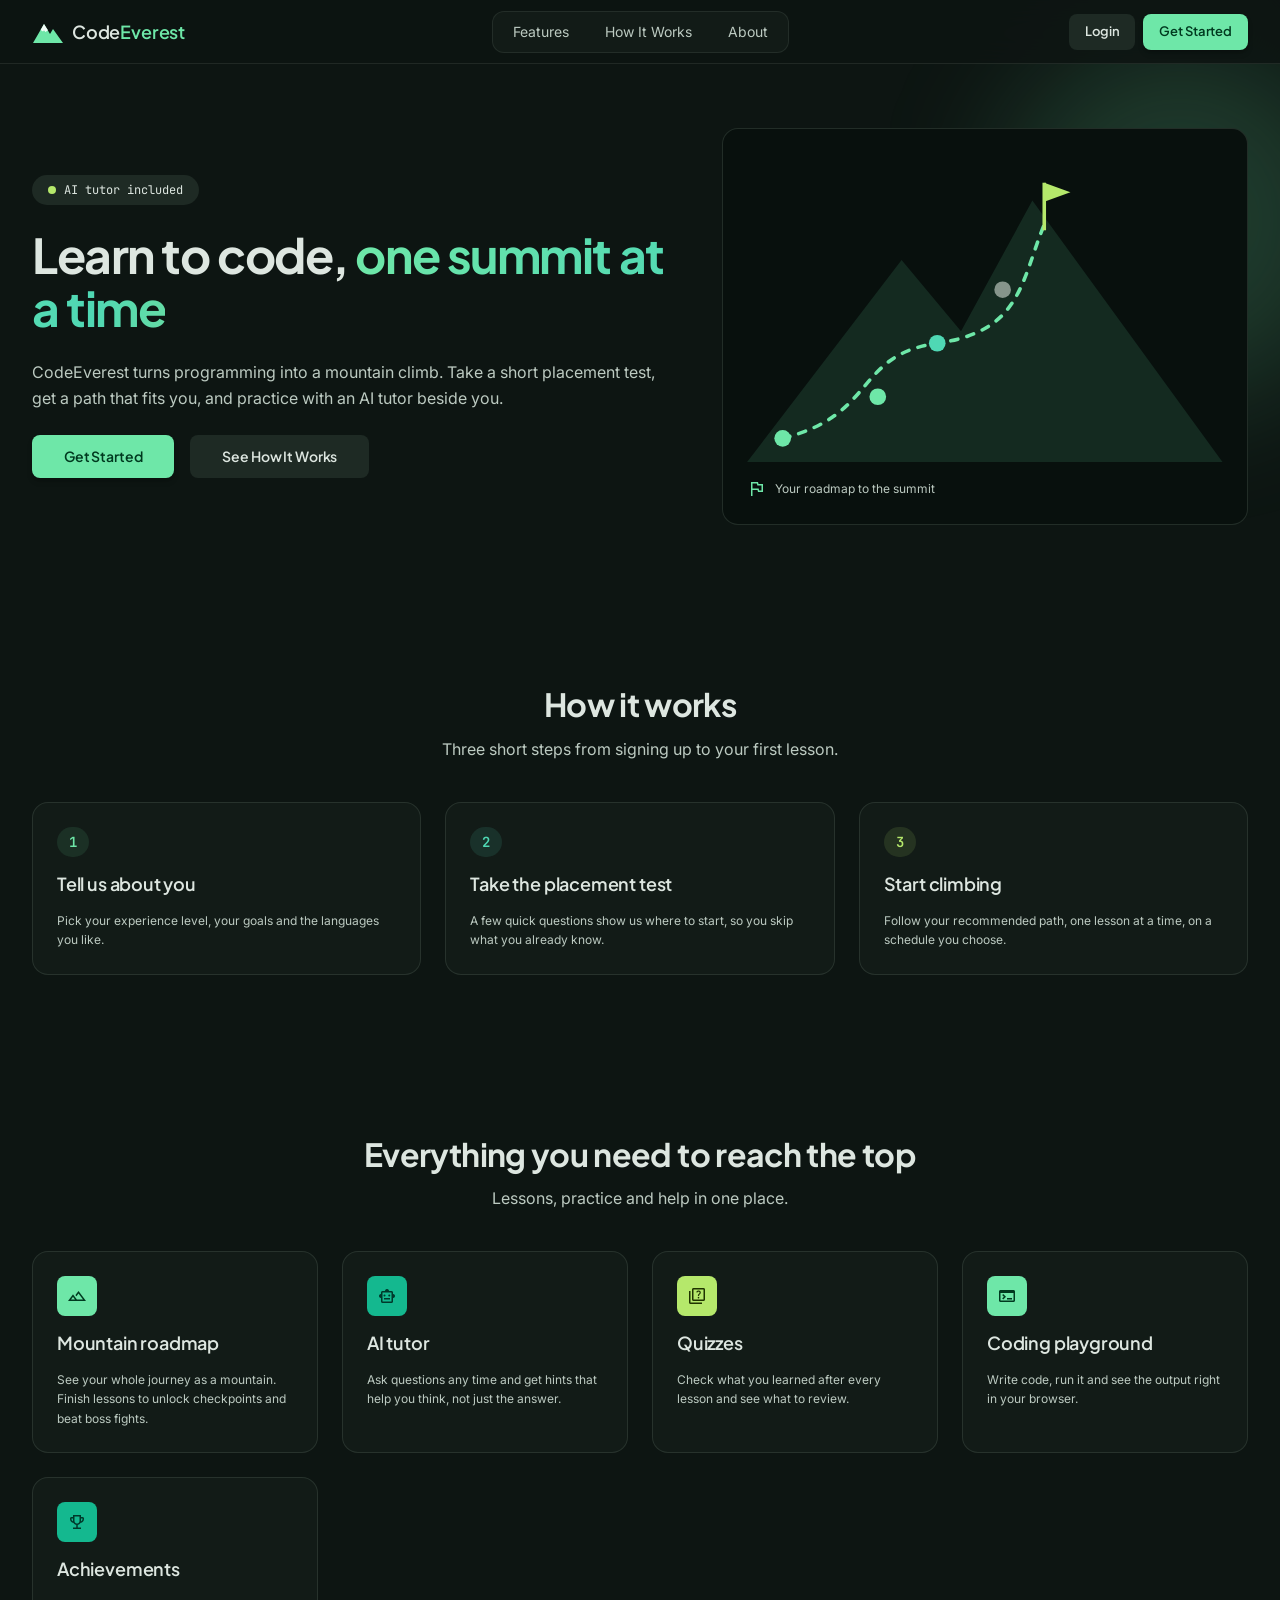
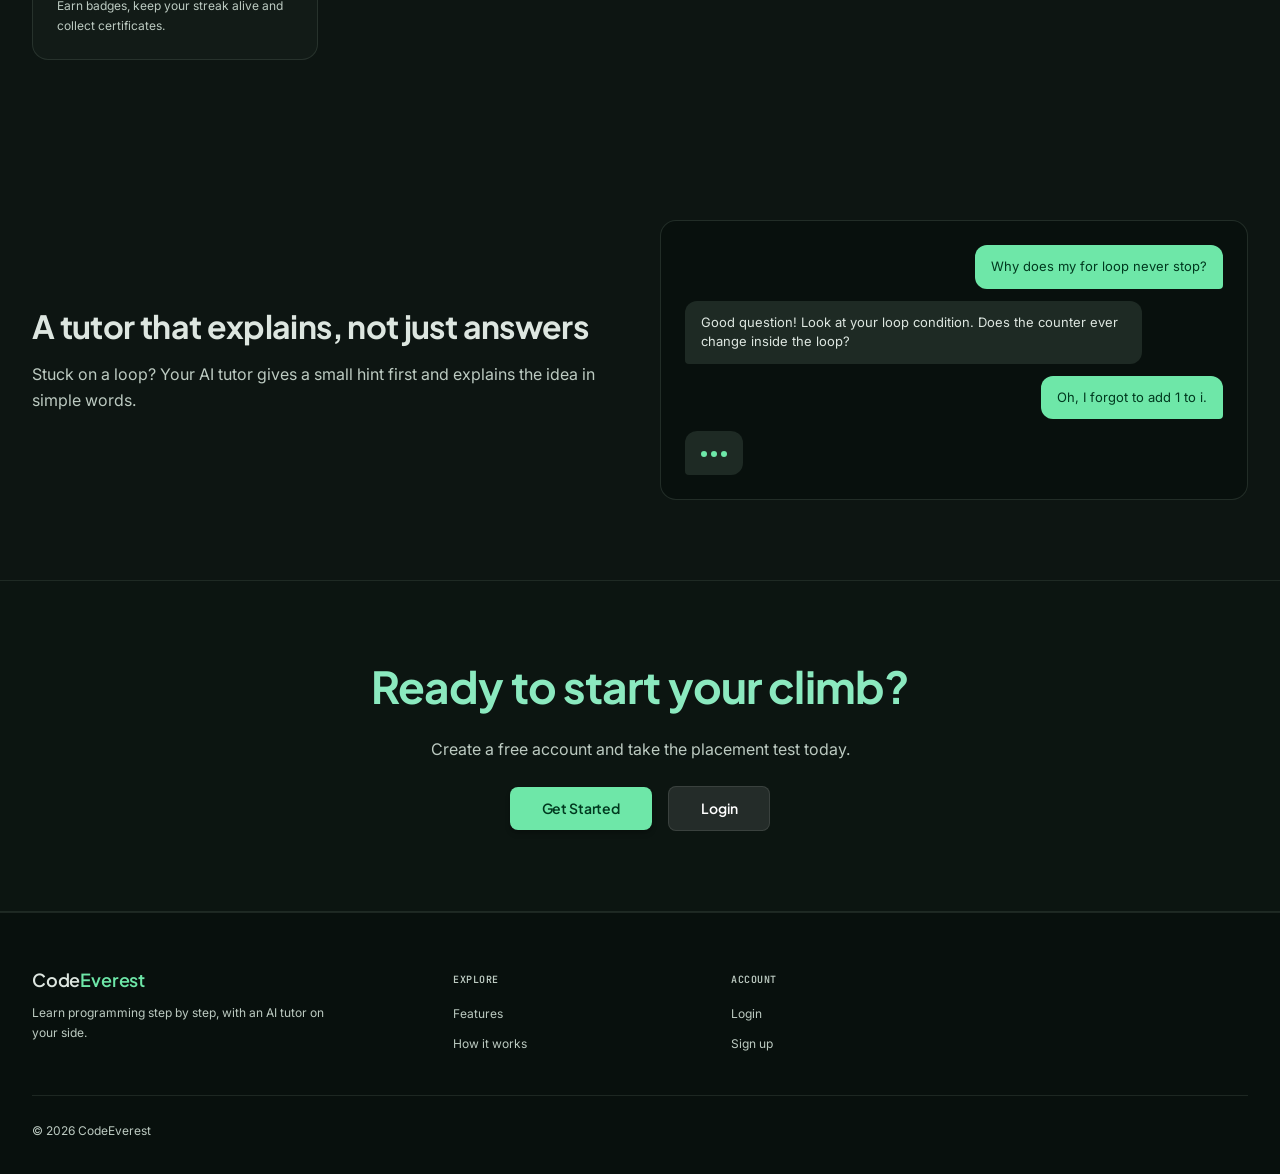
==== index.html @ 071423ad "landing, onboarding, profile ## What this adds - Landing page (index.html, css/landing.css, js/landi" ====
<!DOCTYPE html>
<html lang="en">
<head>
  <meta charset="utf-8">
  <meta name="viewport" content="width=device-width, initial-scale=1">
  <meta name="color-scheme" content="dark">
  <title>CodeEverest · Learn to code, one summit at a time</title>

  <!-- Shared CSS first, then my own page CSS (order matters) -->
  <link rel="stylesheet" href="css/variables.css">
  <link rel="stylesheet" href="css/global.css">
  <link rel="stylesheet" href="css/components.css">
  <link rel="stylesheet" href="css/landing.css">
</head>
<body>
<div id="prog"></div>

<!-- ============ HEADER ============ -->
<header class="site-header" id="siteHeader">
  <div class="header-inner">
    <a href="#top" class="logo">
      <svg viewBox="0 0 32 32" aria-label="CodeEverest logo"><path d="M1 27 12 8l6 10 3-5 10 14z" fill="rgb(var(--c-primary))"/><path d="M12 8 8.6 14l2.4 1.6 1-1.4 1.4 1.8 2.6-1.8z" fill="#fff" opacity=".92"/></svg>
      <span class="logo-text">Code<span>Everest</span></span>
    </a>

    <nav class="nav" aria-label="Main">
      <a class="nl" href="#features">Features</a>
      <a class="nl" href="#how">How It Works</a>
      <a class="nl" href="pages/aboutUs.html">About</a>
    </nav>

    <div class="header-actions">
      <a href="pages/login.html" class="btn btn-secondary btn-sm desktop-only">Login</a>
      <a href="pages/signup.html" class="btn btn-primary btn-sm shine">Get Started</a>
      <button class="ic menu-btn" id="menuBtn" aria-label="Open menu" aria-expanded="false" aria-controls="mobileMenu">
        <span class="material-symbols-outlined" id="menuIcon">menu</span>
      </button>
    </div>
  </div>
</header>

<!-- Mobile menu (opened by js/landing.js) -->
<div class="mobile-menu" id="mobileMenu">
  <a href="#features">Features</a>
  <a href="#how">How It Works</a>
  <a href="pages/aboutUs.html">About</a>
  <a href="pages/login.html">Login</a>
  <a href="pages/signup.html" class="btn btn-primary">Get Started</a>
</div>

<main id="top">

  <!-- ============ HERO ============ -->
  <section class="section page-offset hero">
    <div class="blob hero-blob"></div>
    <div class="container hero-grid">
      <div class="stack gap-6 hero-text">
        <span class="badge rv"><span class="status-dot"></span>AI tutor included</span>
        <h1 class="h1 rv">Learn to code, <span class="grad">one summit at a time</span></h1>
        <p class="lead rv">CodeEverest turns programming into a mountain climb. Take a short placement test, get a path that fits you, and practice with an AI tutor beside you.</p>
        <div class="row gap-4 wrap rv">
          <a href="pages/signup.html" class="btn btn-primary btn-lg shine">Get Started</a>
          <a href="#how" class="btn btn-secondary btn-lg">See How It Works</a>
        </div>
      </div>

      <!-- Mountain roadmap picture (simple SVG) -->
      <div class="card card-lowest hero-art float rv" aria-hidden="true">
        <svg viewBox="0 0 400 260">
          <path d="M0 260 130 90l50 60 60-110 160 220z" fill="rgb(var(--c-primary) / 0.12)"/>
          <path class="trail" d="M30 240 C 110 220, 90 170, 160 160 S 230 110, 250 60"/>
          <circle cx="30" cy="240" r="7" fill="rgb(var(--c-primary))"/>
          <circle cx="110" cy="205" r="7" fill="rgb(var(--c-primary))"/>
          <circle cx="160" cy="160" r="7" fill="rgb(var(--c-secondary))"/>
          <circle cx="215" cy="115" r="7" fill="rgb(var(--c-outline))"/>
          <path d="M250 25v40" stroke="rgb(var(--c-tertiary))" stroke-width="3"/>
          <path d="M250 25l22 8-22 8z" fill="rgb(var(--c-tertiary))"/>
        </svg>
        <div class="row gap-2 fs text-muted"><span class="material-symbols-outlined text-primary">flag</span>Your roadmap to the summit</div>
      </div>
    </div>
  </section>

  <!-- ============ HOW IT WORKS ============ -->
  <section class="section" id="how">
    <div class="container stack gap-10">
      <div class="stack gap-3 narrow text-center">
        <h2 class="h2 rv">How it works</h2>
        <p class="lead rv">Three short steps from signing up to your first lesson.</p>
      </div>
      <div class="grid grid-auto gap-6">
        <article class="card rv">
          <span class="pill step-num">1</span>
          <h3 class="card-title">Tell us about you</h3>
          <p class="card-text">Pick your experience level, your goals and the languages you like.</p>
        </article>
        <article class="card rv">
          <span class="pill pill-secondary step-num">2</span>
          <h3 class="card-title">Take the placement test</h3>
          <p class="card-text">A few quick questions show us where to start, so you skip what you already know.</p>
        </article>
        <article class="card rv">
          <span class="pill pill-tertiary step-num">3</span>
          <h3 class="card-title">Start climbing</h3>
          <p class="card-text">Follow your recommended path, one lesson at a time, on a schedule you choose.</p>
        </article>
      </div>
    </div>
  </section>

  <!-- ============ FEATURES ============ -->
  <section class="section" id="features">
    <div class="container stack gap-10">
      <div class="stack gap-3 narrow text-center">
        <h2 class="h2 rv">Everything you need to reach the top</h2>
        <p class="lead rv">Lessons, practice and help in one place.</p>
      </div>
      <div class="grid grid-auto gap-6">
        <article class="card spot rv">
          <div class="card-icon"><span class="material-symbols-outlined">landscape</span></div>
          <h3 class="card-title">Mountain roadmap</h3>
          <p class="card-text">See your whole journey as a mountain. Finish lessons to unlock checkpoints and beat boss fights.</p>
        </article>
        <article class="card spot rv">
          <div class="card-icon secondary"><span class="material-symbols-outlined">smart_toy</span></div>
          <h3 class="card-title">AI tutor</h3>
          <p class="card-text">Ask questions any time and get hints that help you think, not just the answer.</p>
        </article>
        <article class="card spot rv">
          <div class="card-icon tertiary"><span class="material-symbols-outlined">quiz</span></div>
          <h3 class="card-title">Quizzes</h3>
          <p class="card-text">Check what you learned after every lesson and see what to review.</p>
        </article>
        <article class="card spot rv">
          <div class="card-icon"><span class="material-symbols-outlined">terminal</span></div>
          <h3 class="card-title">Coding playground</h3>
          <p class="card-text">Write code, run it and see the output right in your browser.</p>
        </article>
        <article class="card spot rv">
          <div class="card-icon secondary"><span class="material-symbols-outlined">emoji_events</span></div>
          <h3 class="card-title">Achievements</h3>
          <p class="card-text">Earn badges, keep your streak alive and collect certificates.</p>
        </article>
      </div>
    </div>
  </section>

  <!-- ============ AI TUTOR PREVIEW (static, fake chat) ============ -->
  <section class="section">
    <div class="container chat-grid">
      <div class="stack gap-4">
        <h2 class="h2 rv">A tutor that explains, not just answers</h2>
        <p class="lead rv">Stuck on a loop? Your AI tutor gives a small hint first and explains the idea in simple words.</p>
      </div>
      <div class="card card-lowest chat rv" aria-label="Example conversation with the AI tutor">
        <div class="msg user">Why does my for loop never stop?</div>
        <div class="msg tutor">Good question! Look at your loop condition. Does the counter ever change inside the loop?</div>
        <div class="msg user">Oh, I forgot to add 1 to i.</div>
        <div class="msg tutor"><span class="dots"><i></i><i></i><i></i></span></div>
      </div>
    </div>
  </section>

  <!-- ============ CALL TO ACTION ============ -->
  <section class="section cta-band">
    <div class="container stack gap-6 center">
      <h2 class="cta-title rv">Ready to start your climb?</h2>
      <p class="lead rv">Create a free account and take the placement test today.</p>
      <div class="row gap-4 wrap rv" style="justify-content:center">
        <a href="pages/signup.html" class="btn btn-primary btn-lg shine">Get Started</a>
        <a href="pages/login.html" class="btn btn-ghost btn-lg">Login</a>
      </div>
    </div>
  </section>
</main>

<!-- ============ FOOTER ============ -->
<footer class="site-footer">
  <div class="footer-inner">
    <div class="footer-grid">
      <div class="footer-brand">
        <span class="logo-text">Code<span>Everest</span></span>
        <p>Learn programming step by step, with an AI tutor on your side.</p>
      </div>
      <div class="footer-col"><h4>Explore</h4><ul><li><a href="#features">Features</a></li><li><a href="#how">How it works</a></li></ul></div>
      <div class="footer-col"><h4>Account</h4><ul><li><a href="pages/login.html">Login</a></li><li><a href="pages/signup.html">Sign up</a></li></ul></div>
    </div>
    <div class="footer-bottom"><span>© 2026 CodeEverest</span></div>
  </div>
</footer>

<!-- common.js first (shared), then my file -->
<script src="js/common.js"></script>
<script src="js/landing.js"></script>
</body>
</html>
---- css/variables.css ----
/*
Notes: (mmkn nshelhom abl el discussion
   Load order: variables.css, then global.css, then components.css, then the page’s own CSS.

   Dark mode only. No light theme, no toggle, no .dark class.
   Colors are space-separated RGB triplets so you can add opacity:
       color: rgb(var(--c-primary));
       background: rgb(var(--c-primary) / 0.15);
 */

:root {
  /* ---------- Colors (dark) ---------- */
  --c-background: 13 21 18;
  --c-surface-container-lowest: 8 16 13;
  --c-surface-container-low: 18 27 23;
  --c-surface-container: 23 33 28;
  --c-surface-container-high: 30 42 36;
  --c-surface-container-highest: 40 53 46;

  --c-on-surface: 221 230 224;
  --c-on-surface-variant: 188 202 193;
  --c-outline: 134 148 139;
  --c-outline-variant: 61 74 66;

  --c-primary: 110 231 168;
  --c-on-primary: 0 57 31;
  --c-primary-fixed-dim: 76 214 143;
  --c-secondary: 79 216 180;
  --c-on-secondary: 0 56 43;
  --c-secondary-container: 20 184 143;
  --c-tertiary: 181 232 107;
  --c-on-tertiary: 31 51 0;
  --c-error: 255 180 171;

  /* Always-dark surfaces (CTA band, hero overlays) */
  --c-cta-bg: 12 21 17;
  --c-cta-accent: 139 233 191;
  --c-amber: 245 158 11;            /* editor "minimize" dot */

  /* Convenience aliases (use when you don't need opacity) */
  --color-bg: rgb(var(--c-background));
  --color-text: rgb(var(--c-on-surface));
  --color-text-muted: rgb(var(--c-on-surface-variant));
  --color-border: rgb(var(--c-outline-variant) / 0.4);
  --color-border-strong: rgb(var(--c-outline-variant) / 0.5);
  --color-primary: rgb(var(--c-primary));
  --color-secondary: rgb(var(--c-secondary));
  --color-tertiary: rgb(var(--c-tertiary));
  --color-error: rgb(var(--c-error));

  /* ---------- Gradients ---------- */
  --gradient-brand: linear-gradient(90deg, rgb(var(--c-primary)), rgb(var(--c-secondary)), rgb(var(--c-tertiary)));
  --gradient-brand-loop: linear-gradient(90deg, rgb(var(--c-primary)), rgb(var(--c-secondary)), rgb(var(--c-tertiary)), rgb(var(--c-primary)));
  --gradient-avatar: linear-gradient(135deg, rgb(var(--c-primary)), rgb(var(--c-secondary)));

  /* ---------- Typography ---------- */
  --font-body: 'Inter', system-ui, -apple-system, 'Segoe UI', sans-serif;
  --font-heading: 'Plus Jakarta Sans', 'Inter', system-ui, sans-serif;
  --font-code: 'JetBrains Mono', ui-monospace, 'SFMono-Regular', Menlo, Consolas, monospace;

  --fs-xs: 10px;
  --fs-sm: 11.5px;
  --fs-code: 12px;
  --fs-small: 12px;
  --fs-body-sm: 13px;
  --fs-body: 14px;
  --fs-lead: 16px;
  --fs-h4: 18px;
  --fs-h3: 22px;
  --fs-h2: clamp(24px, 3vw, 32px);
  --fs-h1: clamp(32px, 5vw, 48px);
  --fs-cta: clamp(28px, 4vw, 44px);

  --lh-body: 22px;
  --lh-relaxed: 1.6;
  --lh-tight: 1.1;
  --ls-heading: -0.01em;
  --ls-h2: -0.02em;
  --ls-h1: -0.03em;

  /* ---------- Spacing (4px base) ---------- */
  --space-1: 4px;
  --space-2: 8px;
  --space-3: 12px;
  --space-4: 16px;
  --space-5: 20px;
  --space-6: 24px;
  --space-8: 32px;
  --space-10: 40px;
  --space-12: 48px;
  --space-14: 56px;
  --space-16: 64px;
  --space-20: 80px;
  --space-24: 96px;

  /* ---------- Radius ---------- */
  --radius-sm: 4px;
  --radius-md: 8px;
  --radius-lg: 12px;
  --radius-xl: 16px;
  --radius-2xl: 20px;
  --radius-full: 9999px;

  /* ---------- Shadows ---------- */
  --shadow-md: 0 4px 6px -1px rgba(0, 0, 0, 0.2), 0 2px 4px -2px rgba(0, 0, 0, 0.2);
  --shadow-lg: 0 10px 15px -3px rgba(0, 0, 0, 0.25), 0 4px 6px -4px rgba(0, 0, 0, 0.25);
  --shadow-2xl: 0 25px 50px -12px rgba(0, 0, 0, 0.5);
  --shadow-header: 0 4px 24px rgba(0, 0, 0, 0.18);
  --shadow-hover: 0 16px 40px -12px rgba(0, 0, 0, 0.35);

  /* ---------- Layout ---------- */
  --header-height: 64px;
  --header-height-scrolled: 56px;
  --container-max: 1280px;          /* page content */
  --container-wide: 1600px;         /* header */
  --container-pad: 16px;
  --container-pad-sm: 32px;         /* >= 640px */
  --section-pad-y: 80px;
  --hero-image-opacity: 0.3;

  /* ---------- Motion ---------- */
  --ease-out: cubic-bezier(0.2, 0.7, 0.2, 1);
  --t-fast: 0.2s;
  --t-base: 0.3s;
  --t-theme: 0.25s;                 /* header resize / shadow */
  --t-reveal: 0.7s;

  /* ---------- Z-index scale ---------- */
  --z-dropdown: 40;
  --z-header: 50;
  --z-progress: 60;
  --z-modal: 70;

  /* Breakpoints (reference only, CSS can't use vars in media queries)
     sm 640px · md 768px · lg 1024px · xl 1280px */

  color-scheme: dark;
}
---- css/global.css ----
/* 
   Load order:  variables.css → global.css → components.css → page css
   Dark mode only.

   Fonts (Inter, Plus Jakarta Sans, JetBrains Mono) and Material Symbols
   icons are loaded below, so pages do NOT need any font <link> tags.
 */

@import url("https://fonts.googleapis.com/css2?family=Inter:wght@400;500;600&family=JetBrains+Mono:wght@400;500;600&family=Plus+Jakarta+Sans:wght@600;700&display=swap");
@import url("https://fonts.googleapis.com/css2?family=Material+Symbols+Outlined:wght,FILL@100..700,0..1&display=block");


/* ---------- Reset ---------- */
*,
*::before,
*::after { box-sizing: border-box; }

html {
  scroll-behavior: smooth;
  scroll-padding-top: var(--header-height);   /* anchor links clear the fixed header */
  -webkit-text-size-adjust: 100%;
  scrollbar-width: none;
}

body,
h1, h2, h3, h4, h5, h6,
p, figure, blockquote, ul, ol { margin: 0; }

ul, ol { padding: 0; list-style: none; }

img, svg, video, canvas { display: block; max-width: 100%; }

a { color: inherit; text-decoration: none; }

button, input, textarea, select {
  font: inherit;
  color: inherit;
}

button {
  background: none;
  border: 0;
  padding: 0;
  cursor: pointer;
}

input, textarea { outline: none; }


/* ---------- Base ---------- */
body {
  min-height: 100vh;
  display: flex;
  flex-direction: column;
  background-color: rgb(var(--c-background));
  color: rgb(var(--c-on-surface));
  font-family: var(--font-body);
  font-size: var(--fs-body);
  line-height: var(--lh-body);
  overscroll-behavior: none;
  -webkit-font-smoothing: antialiased;
  -moz-osx-font-smoothing: grayscale;
}

/* overflow-x: clip (not hidden) hides blob overflow without breaking position: sticky.
   Need a section to clip fully? Add the .clip class to it. */
main { flex: 1; position: relative; overflow-x: clip; }
.clip { overflow: hidden; }

/* Hidden scrollbars (matches the reference design) */
::-webkit-scrollbar { display: none; }

::selection { background: rgb(var(--c-primary) / 0.3); }

:focus-visible {
  outline: 2px solid rgb(var(--c-primary));
  outline-offset: 2px;
}


/* ---------- Typography ---------- */
.fh {                      /* heading font */
  font-family: var(--font-heading);
  font-weight: 600;
  letter-spacing: var(--ls-heading);
}

.fc {                      /* code / mono labels */
  font-family: var(--font-code);
  font-size: var(--fs-code);
}

.fs { font-size: var(--fs-small); }   /* small text */

.h1 {
  font-family: var(--font-heading);
  font-weight: 700;
  letter-spacing: var(--ls-h1);
  line-height: var(--lh-tight);
  font-size: var(--fs-h1);
}

.h2 {
  font-family: var(--font-heading);
  font-weight: 700;
  letter-spacing: var(--ls-h2);
  line-height: 1.2;
  font-size: var(--fs-h2);
}

.h3 { font-family: var(--font-heading); font-weight: 600; letter-spacing: var(--ls-heading); font-size: var(--fs-h3); line-height: 1.25; }
.h4 { font-family: var(--font-heading); font-weight: 600; letter-spacing: var(--ls-heading); font-size: var(--fs-h4); }

.lead { font-size: var(--fs-lead); line-height: 1.625; color: rgb(var(--c-on-surface-variant)); }

/* Inline code */
.fs code,
code.inline {
  font-family: var(--font-code);
  font-size: var(--fs-sm);
  background: rgb(var(--c-surface-container-highest));
  padding: 1px 6px;
  border-radius: 5px;
  color: rgb(var(--c-secondary));
}

.uppercase { text-transform: uppercase; }
.tracking-wider { letter-spacing: 0.05em; }
.italic { font-style: italic; }
.text-center { text-align: center; }

/* Animated gradient text */
.grad {
  background: var(--gradient-brand-loop);
  background-size: 250% 100%;
  -webkit-background-clip: text;
  background-clip: text;
  color: transparent;
  animation: shift 6s linear infinite;
}


/* ---------- Icons (Material Symbols) ---------- */
.material-symbols-outlined {
  font-family: 'Material Symbols Outlined';
  font-weight: normal;
  font-style: normal;
  font-size: 20px;
  line-height: 1;
  letter-spacing: normal;
  text-transform: none;
  white-space: nowrap;
  word-wrap: normal;
  direction: ltr;
  vertical-align: middle;
  -webkit-font-feature-settings: 'liga';
  font-feature-settings: 'liga';
  -webkit-font-smoothing: antialiased;
}
.material-symbols-outlined.filled { font-variation-settings: 'FILL' 1; }


/* ---------- Layout helpers ---------- */
.container {
  width: 100%;
  max-width: var(--container-max);
  margin-inline: auto;
  padding-inline: var(--container-pad);
}
@media (min-width: 640px) {
  .container { padding-inline: var(--container-pad-sm); }
}

.container-wide { max-width: var(--container-wide); }   /* use together with .container */

.section { padding-block: var(--section-pad-y); position: relative; }

.stack   { display: flex; flex-direction: column; }
.row     { display: flex; align-items: center; }
.center  { display: flex; flex-direction: column; align-items: center; text-align: center; }
.wrap    { flex-wrap: wrap; }
.grid    { display: grid; }

.gap-1 { gap: var(--space-1); }  .gap-2 { gap: var(--space-2); }  .gap-3 { gap: var(--space-3); }
.gap-4 { gap: var(--space-4); }  .gap-5 { gap: var(--space-5); }  .gap-6 { gap: var(--space-6); }
.gap-8 { gap: var(--space-8); }  .gap-10 { gap: var(--space-10); } .gap-12 { gap: var(--space-12); }

.hidden { display: none; }
.sr-only {
  position: absolute; width: 1px; height: 1px; padding: 0; margin: -1px;
  overflow: hidden; clip: rect(0, 0, 0, 0); white-space: nowrap; border: 0;
}

/* Page content sits below the fixed header */
.page-offset { padding-top: var(--header-height); }


/* ---------- Text color utilities ---------- */
.text-primary   { color: rgb(var(--c-primary)); }
.text-secondary { color: rgb(var(--c-secondary)); }
.text-tertiary  { color: rgb(var(--c-tertiary)); }
.text-error     { color: rgb(var(--c-error)); }
.text-main      { color: rgb(var(--c-on-surface)); }
.text-muted     { color: rgb(var(--c-on-surface-variant)); }
.text-outline   { color: rgb(var(--c-outline)); }


/* ---------- Scroll progress bar (needs <div id="prog"></div>) ---------- */
#prog {
  position: fixed;
  top: 0;
  left: 0;
  height: 2px;
  width: 100%;
  transform-origin: 0 50%;
  transform: scaleX(0);
  background: var(--gradient-brand);
  z-index: var(--z-progress);
}


/* ---------- Background blobs ---------- */
.blob {
  position: absolute;
  border-radius: var(--radius-full);
  filter: blur(64px);
  pointer-events: none;
  animation: fl 14s ease-in-out infinite alternate;
}


/* ---------- Scroll reveal (add .rv; JS adds .in) ---------- */
.rv {
  opacity: 0;
  transform: translateY(26px);
  transition:
    opacity var(--t-reveal) var(--ease-out),
    transform var(--t-reveal) var(--ease-out);
}
.rv.in { opacity: 1; transform: none; }


/* ---------- Motion helpers ---------- */
.float { animation: bob 6s ease-in-out infinite; }

.line {
  opacity: 0;
  transform: translateX(-8px);
  animation: li 0.5s forwards;
}

.pulse { animation: pulse 2s cubic-bezier(0.4, 0, 0.6, 1) infinite; }
.spin  { animation: spin 1s linear infinite; }
.ping  { animation: ping 1s cubic-bezier(0, 0, 0.2, 1) infinite; }

/* Hover-lift card with cursor spotlight (JS sets --mx / --my) */
.spot {
  position: relative;
  overflow: hidden;
  transition: transform var(--t-base), box-shadow var(--t-base);
}
.spot:hover { transform: translateY(-4px); box-shadow: var(--shadow-hover); }
.spot::before {
  content: "";
  position: absolute;
  inset: 0;
  background: radial-gradient(260px circle at var(--mx, 50%) var(--my, 50%), rgb(var(--c-primary) / 0.14), transparent 60%);
  opacity: 0;
  transition: opacity var(--t-base);
  pointer-events: none;
}
.spot:hover::before { opacity: 1; }

/* FIX: .spot (above) would override .rv's transition, so the fade-in never animated.
   This keeps the reveal fade AND the quick hover lift when both classes are used. */
.rv.spot {
  transition:
    opacity var(--t-reveal) var(--ease-out),
    transform var(--t-base),
    box-shadow var(--t-base);
}

.tilt.in { transition: transform 0.2s ease-out, box-shadow var(--t-base), opacity var(--t-reveal); }

/* Shine sweep for primary CTA buttons */
.shine { position: relative; overflow: hidden; }
.shine::after {
  content: "";
  position: absolute;
  top: 0;
  left: -60%;
  width: 40%;
  height: 100%;
  background: linear-gradient(90deg, transparent, rgba(255, 255, 255, 0.35), transparent);
  transform: skewX(-20deg);
  animation: sh 3.5s infinite;
}


/* ---------- Keyframes ---------- */
@keyframes shift { to { background-position: 250% 0; } }
@keyframes fl    { to { transform: translate(60px, 40px) scale(1.15); } }
@keyframes bob   { 50% { transform: translateY(-8px); } }
@keyframes li    { to { opacity: 1; transform: none; } }
@keyframes sh    { to { left: 140%; } }
@keyframes kb    { from { transform: scale(1); } to { transform: scale(1.12) translateY(-12px); } }
@keyframes dt    { 50% { transform: translateY(-4px); opacity: 0.5; } }
@keyframes pu    { 50% { opacity: 0.35; } }
@keyframes pulse { 50% { opacity: 0.5; } }
@keyframes spin  { to { transform: rotate(360deg); } }
@keyframes ping  { 75%, 100% { transform: scale(2); opacity: 0; } }


/* ---------- Reduced motion ---------- */
@media (prefers-reduced-motion: reduce) {
  *, *::before, *::after {
    animation: none !important;
    transition: none !important;
    scroll-behavior: auto !important;
  }
  .rv { opacity: 1; transform: none; }
  .line { opacity: 1; transform: none; }
}

/* ---------- Auto-fit card grid + narrow centered text (paste at the end of global.css) ---------- */
.grid-auto { grid-template-columns: repeat(auto-fit, minmax(260px, 1fr)); }   /* use together with .grid */
.narrow    { max-width: 660px; margin-inline: auto; }
---- css/components.css ----
/* 
   Load after variables.css and global.css.

   Contents:
     1. Header / navigation
     2. Buttons
     3. Cards
     4. Badges, pills & chips
     5. Inputs
     6. Tabs / filters
     7. Progress & step indicators
     8. Status dot & typing dots
     9. Footer 
     */


/* 1. Header / navigation ------------------- */
.site-header {
  position: fixed;
  top: 0;
  left: 0;
  width: 100%;
  height: var(--header-height);
  z-index: var(--z-header);
  background: rgb(var(--c-background) / 0.85);
  -webkit-backdrop-filter: blur(24px);
  backdrop-filter: blur(24px);
  border-bottom: 1px solid rgb(var(--c-outline-variant) / 0.4);
  transition: height var(--t-theme), box-shadow var(--t-theme), background-color var(--t-theme);
}
.site-header.scrolled {
  height: var(--header-height-scrolled);
  box-shadow: var(--shadow-header);
}

.header-inner {
  display: flex;
  justify-content: space-between;
  align-items: center;
  height: 100%;
  width: 100%;
  max-width: var(--container-wide);
  margin-inline: auto;
  padding-inline: var(--container-pad);
}
@media (min-width: 640px)  { .header-inner { padding-inline: var(--container-pad-sm); } }
@media (min-width: 1024px) { .header-inner { display: grid; grid-template-columns: 1fr auto 1fr; } }

/* Logo */
.logo { display: flex; align-items: center; gap: var(--space-2); justify-self: start; }
.logo svg { width: 32px; height: 32px; transition: transform var(--t-fast); }
.logo:hover svg { transform: scale(1.1); }
.logo-text {
  font-family: var(--font-heading);
  font-weight: 600;
  letter-spacing: var(--ls-heading);
  font-size: var(--fs-h4);
  transition: color var(--t-fast);
}
.logo-text span { color: rgb(var(--c-primary)); }
.logo:hover .logo-text { color: rgb(var(--c-primary)); }

/* Center nav pill (desktop only) */
.nav {
  display: none;
  align-items: center;
  gap: var(--space-1);
  padding: var(--space-1);
  border-radius: var(--radius-lg);
  background: rgb(var(--c-surface-container-low));
  border: 1px solid rgb(var(--c-outline-variant) / 0.4);
  font-size: var(--fs-body);
}
@media (min-width: 1024px) { .nav { display: flex; } }

.nl {
  position: relative;
  height: 32px;
  padding: 0 var(--space-4);
  display: flex;
  align-items: center;
  border-radius: var(--radius-md);
  color: rgb(var(--c-on-surface-variant));
  transition: var(--t-fast);
}
.nl:hover { color: rgb(var(--c-on-surface)); background: rgb(var(--c-surface-container-high)); }
.nl.on {
  background: rgb(var(--c-surface-container-highest));
  color: rgb(var(--c-on-surface));
  font-weight: 600;
}

/* Right-side actions */
.header-actions { display: flex; align-items: center; justify-content: flex-end; gap: var(--space-2); justify-self: end; }

.ic {
  position: relative;
  width: 36px;
  height: 36px;
  display: grid;
  place-items: center;
  border-radius: var(--radius-md);
  color: rgb(var(--c-on-surface-variant));
  transition: var(--t-fast);
}
.ic:hover { background: rgb(var(--c-surface-container-high)); color: rgb(var(--c-on-surface)); }
.ic .notif-dot {
  position: absolute;
  top: 8px;
  right: 8px;
  width: 8px;
  height: 8px;
  border-radius: var(--radius-full);
  background: rgb(var(--c-secondary));
  animation: pulse 2s cubic-bezier(0.4, 0, 0.6, 1) infinite;
}

/* Streak · XP pill */
.stat-pill {
  display: none;
  align-items: center;
  height: 36px;
  border-radius: var(--radius-md);
  background: rgb(var(--c-surface-container-low));
  border: 1px solid rgb(var(--c-outline-variant) / 0.4);
  font-family: var(--font-code);
  font-size: var(--fs-code);
}
.stat-pill > span { display: flex; align-items: center; gap: var(--space-1); padding: 0 var(--space-3); }
.stat-pill > span + span { border-left: 1px solid rgb(var(--c-outline-variant) / 0.5); }
.stat-pill .material-symbols-outlined { font-size: 16px; }
@media (min-width: 1280px) { .stat-pill { display: flex; } }

.header-divider { display: none; width: 1px; height: 24px; margin-inline: var(--space-1); background: rgb(var(--c-outline-variant) / 0.6); }
@media (min-width: 640px) { .header-divider { display: block; } }

.avatar {
  width: 32px;
  height: 32px;
  flex: none;
  border-radius: var(--radius-full);
  display: grid;
  place-items: center;
  background: var(--gradient-avatar);
  color: rgb(var(--c-on-primary));
  font-family: var(--font-heading);
  font-weight: 600;
  font-size: var(--fs-body-sm);
}


/* 2. Buttons --------------------------------*/
.btn {
  display: inline-flex;
  align-items: center;
  justify-content: center;
  gap: var(--space-2);
  padding: var(--space-3) var(--space-6);
  border-radius: var(--radius-md);
  font-family: var(--font-heading);
  font-weight: 600;
  letter-spacing: var(--ls-heading);
  line-height: 1.4;
  transition: transform var(--t-fast), filter var(--t-fast), background-color var(--t-fast), color var(--t-fast);
}
.btn:active { transform: scale(0.95); }
.btn:disabled,
.btn[aria-disabled="true"] { opacity: 0.5; pointer-events: none; }

.btn-primary {
  background: rgb(var(--c-primary));
  color: rgb(var(--c-on-primary));
  box-shadow: var(--shadow-md);
}
.btn-primary:hover { filter: brightness(1.1); transform: translateY(-2px); }

.btn-secondary {
  background: rgb(var(--c-surface-container-high));
  color: rgb(var(--c-on-surface));
}
.btn-secondary:hover { background: rgb(var(--c-surface-container-highest)); }

.btn-ghost {                         /* for always-dark bands (CTA section) */
  background: rgb(255 255 255 / 0.1);
  color: #fff;
  border: 1px solid rgb(255 255 255 / 0.1);
}
.btn-ghost:hover { background: rgb(255 255 255 / 0.15); }

.btn-soft {                          /* full-width soft button (cards) */
  width: 100%;
  padding-block: var(--space-3);
  border-radius: var(--radius-lg);
  background: rgb(var(--c-primary) / 0.15);
  color: rgb(var(--c-primary));
  font-size: var(--fs-body);
}
.btn-soft:hover { background: rgb(var(--c-primary)); color: rgb(var(--c-on-primary)); transform: none; }

.btn-sm { height: 36px; padding: 0 var(--space-4); font-size: var(--fs-body-sm); }
.btn-lg { padding: var(--space-3) var(--space-8); }
.btn .material-symbols-outlined { font-size: 18px; }
.rotate-hover { transition: transform var(--t-base); }
.btn-secondary:hover .rotate-hover { transform: rotate(45deg); }


/* 3. Cards ---------------------------- */
.card {
  display: flex;
  flex-direction: column;
  gap: var(--space-4);
  padding: var(--space-6);
  border-radius: var(--radius-xl);
  background: rgb(var(--c-surface-container-low));
  border: 1px solid rgb(var(--c-outline-variant) / 0.5);
}
.card-lowest { background: rgb(var(--c-surface-container-lowest)); }
.card-flat   { border-radius: var(--radius-lg); border: 0; }

.card-icon {
  width: 40px;
  height: 40px;
  display: grid;
  place-items: center;
  border-radius: var(--radius-md);
  background: rgb(var(--c-primary));
  color: rgb(var(--c-on-primary));
}
.card-icon.secondary { background: rgb(var(--c-secondary-container)); color: rgb(var(--c-on-secondary)); }
.card-icon.tertiary  { background: rgb(var(--c-tertiary)); color: rgb(var(--c-on-tertiary)); }

.card-title { font-family: var(--font-heading); font-weight: 600; letter-spacing: var(--ls-heading); font-size: var(--fs-h4); }
.card-text  { font-size: var(--fs-small); line-height: 1.625; color: rgb(var(--c-on-surface-variant)); }

/* Small inner panel inside a card */
.panel {
  margin-top: auto;
  padding: var(--space-3);
  border-radius: var(--radius-md);
  background: rgb(var(--c-surface-container-lowest));
  border: 1px solid rgb(var(--c-outline-variant) / 0.4);
}


/* 4. Badges, pills & chips --------------------*/
.badge {
  display: inline-flex;
  align-items: center;
  gap: var(--space-2);
  padding: 4px var(--space-4);
  border-radius: var(--radius-full);
  background: rgb(var(--c-surface-container-high));
  font-family: var(--font-code);
  font-size: var(--fs-code);
}

.pill {
  display: inline-block;
  padding: 4px var(--space-3);
  border-radius: var(--radius-full);
  background: rgb(var(--c-primary) / 0.1);
  color: rgb(var(--c-primary));
  font-family: var(--font-code);
  font-size: var(--fs-code);
  font-weight: 600;
}
.pill-secondary { background: rgb(var(--c-secondary) / 0.12); color: rgb(var(--c-secondary)); }
.pill-tertiary  { background: rgb(var(--c-tertiary) / 0.12); color: rgb(var(--c-tertiary)); }

.chip {
  padding: 6px var(--space-3);
  border-radius: var(--radius-full);
  border: 1px solid rgb(var(--c-primary) / 0.3);
  color: rgb(var(--c-primary));
  font-family: var(--font-code);
  font-size: var(--fs-code);
  transition: var(--t-base);
}
.chip:hover { background: rgb(var(--c-primary)); color: rgb(var(--c-on-primary)); }


/* 5. Inputs ----------------------------------*/
.input {
  width: 100%;
  padding: var(--space-2) var(--space-4);
  border-radius: var(--radius-full);
  background: rgb(var(--c-surface-container));
  border: 1px solid rgb(var(--c-outline-variant) / 0.4);
  font-size: var(--fs-small);
  color: rgb(var(--c-on-surface));
  transition: border-color var(--t-base);
}
.input::placeholder { color: rgb(var(--c-outline)); }
.input:focus { border-color: rgb(var(--c-primary)); }
.input:focus-visible { outline: none; }          /* border already shows focus */

/* Rectangular version for forms (login, signup, editor) */
.input-field {
  border-radius: var(--radius-md);
  padding: var(--space-3) var(--space-4);
  font-size: var(--fs-body);
}

.icon-send {
  width: 36px;
  height: 36px;
  flex: none;
  display: grid;
  place-items: center;
  border-radius: var(--radius-full);
  background: rgb(var(--c-primary));
  color: rgb(var(--c-on-primary));
  transition: filter var(--t-fast), transform var(--t-fast);
}
.icon-send:hover { filter: brightness(1.1); }
.icon-send:active { transform: scale(0.9); }


/* 6. Tabs / filters ------------------------------------------------------- */
.tabs {
  display: flex;
  gap: var(--space-1);
  padding: var(--space-1);
  border-radius: var(--radius-md);
  background: rgb(var(--c-surface-container-low));
  align-self: flex-start;
}
.tab {
  padding: 6px var(--space-4);
  border-radius: var(--radius-md);
  font-family: var(--font-heading);
  font-weight: 600;
  font-size: var(--fs-body-sm);
  color: rgb(var(--c-on-surface-variant));
  transition: var(--t-fast);
}
.tab:hover { color: rgb(var(--c-on-surface)); }
.tab.active { background: rgb(var(--c-surface-container-high)); color: rgb(var(--c-on-surface)); }


/* 7. Progress & step indicators ------------------------------------------ */
/* Set the value with style="--w: 76%" on .progress-fill */
.progress-track {
  height: 6px;
  border-radius: var(--radius-full);
  background: rgb(var(--c-surface-container-highest));
  overflow: hidden;
}
.progress-fill {
  height: 100%;
  width: var(--w, 0%);
  border-radius: var(--radius-full);
  background: rgb(var(--c-primary));
  transition: width 1.4s var(--ease-out);
}

.seg { flex: 1; height: 6px; border-radius: var(--radius-full); background: rgb(var(--c-outline-variant)); }
.seg.on { background: rgb(var(--c-primary)); }
.seg.pulse-seg { animation: pu 1.4s infinite; }


/* 8. Status dot & typing dots -------------------------------------------- */
.status-dot {
  display: inline-block;
  width: 8px;
  height: 8px;
  border-radius: var(--radius-full);
  background: rgb(var(--c-tertiary));
  animation: pulse 2s cubic-bezier(0.4, 0, 0.6, 1) infinite;
}

.dots { display: inline-flex; gap: 4px; padding: 5px 0; }
.dots i {
  width: 6px;
  height: 6px;
  border-radius: 50%;
  background: rgb(var(--c-primary));
  animation: dt 1s infinite;
}
.dots i:nth-child(2) { animation-delay: 0.15s; }
.dots i:nth-child(3) { animation-delay: 0.3s; }


/* 9. Footer --------------------------------------------------------------- */
.site-footer {
  background: rgb(var(--c-surface-container-lowest));
  border-top: 1px solid rgb(var(--c-outline-variant) / 0.4);
}
.footer-inner {
  max-width: var(--container-max);
  margin-inline: auto;
  padding: var(--space-14) var(--container-pad) var(--space-8);
}
@media (min-width: 640px) { .footer-inner { padding-inline: var(--container-pad-sm); } }

.footer-grid { display: grid; gap: var(--space-10); }
@media (min-width: 768px) { .footer-grid { grid-template-columns: 1.6fr 1fr 1fr 1fr; } }

.footer-brand { display: flex; flex-direction: column; gap: var(--space-3); }
.footer-brand p { max-width: 320px; font-size: var(--fs-small); line-height: 1.625; color: rgb(var(--c-on-surface-variant)); }

.footer-col h4 {
  margin-bottom: var(--space-3);
  font-family: var(--font-code);
  font-size: var(--fs-xs);
  font-weight: 600;
  letter-spacing: 0.05em;
  text-transform: uppercase;
  color: rgb(var(--c-on-surface-variant));
}
.footer-col ul { display: flex; flex-direction: column; gap: var(--space-2); font-size: var(--fs-small); color: rgb(var(--c-on-surface-variant)); }
.footer-col a:hover,
.footer-bottom a:hover { color: rgb(var(--c-primary)); }

.footer-bottom {
  display: flex;
  flex-direction: column;
  justify-content: space-between;
  gap: var(--space-3);
  margin-top: var(--space-10);
  padding-top: var(--space-6);
  border-top: 1px solid rgb(var(--c-outline-variant) / 0.4);
  font-size: var(--fs-small);
  color: rgb(var(--c-on-surface-variant));
}
.footer-bottom .links { display: flex; gap: var(--space-6); }
@media (min-width: 640px) { .footer-bottom { flex-direction: row; } }
---- css/landing.css ----
/* landing.css - styles only for index.html.
   Uses the shared variables. Loads AFTER variables, global, components. */

/* ---------- Header extras ---------- */
.menu-btn { display: grid; }
.desktop-only { display: none; }
@media (min-width: 640px)  { .desktop-only { display: inline-flex; } }
@media (min-width: 1024px) { .menu-btn { display: none; } }

/* ---------- Mobile menu ---------- */
.mobile-menu {
  display: none;
  position: fixed;
  top: var(--header-height);
  left: 0;
  right: 0;
  z-index: var(--z-dropdown);
  flex-direction: column;
  gap: var(--space-2);
  padding: var(--space-4) var(--container-pad);
  background: rgb(var(--c-background) / 0.97);
  border-bottom: 1px solid rgb(var(--c-outline-variant) / 0.4);
  box-shadow: var(--shadow-lg);
}
.mobile-menu.open { display: flex; }
.mobile-menu a:not(.btn) {
  padding: var(--space-3) var(--space-4);
  border-radius: var(--radius-md);
  color: rgb(var(--c-on-surface-variant));
}
.mobile-menu a:not(.btn):hover { background: rgb(var(--c-surface-container-high)); color: rgb(var(--c-on-surface)); }
@media (min-width: 1024px) { .mobile-menu.open { display: none; } }

/* ---------- Hero ---------- */
.hero { padding-top: calc(var(--header-height) + var(--space-16)); overflow: hidden; }
.hero-blob { width: 360px; height: 360px; top: 40px; right: -80px; background: rgb(var(--c-primary) / 0.18); }
.hero-grid { display: grid; gap: var(--space-12); align-items: center; position: relative; }
@media (min-width: 900px) { .hero-grid { grid-template-columns: 1.1fr 0.9fr; } }
.hero-text { align-items: flex-start; }
.hero-art svg { width: 100%; height: auto; }
.trail { fill: none; stroke: rgb(var(--c-primary)); stroke-width: 3; stroke-dasharray: 6 8; stroke-linecap: round; }

/* ---------- How it works ---------- */
.step-num { align-self: flex-start; font-size: var(--fs-body); }

/* ---------- AI tutor chat preview ---------- */
.chat-grid { display: grid; gap: var(--space-10); align-items: center; }
@media (min-width: 900px) { .chat-grid { grid-template-columns: 1fr 1fr; } }
.chat { gap: var(--space-3); }
.msg {
  max-width: 85%;
  padding: var(--space-3) var(--space-4);
  border-radius: var(--radius-lg);
  font-size: var(--fs-body-sm);
  line-height: 1.5;
}
.msg.user { align-self: flex-end; background: rgb(var(--c-primary)); color: rgb(var(--c-on-primary)); border-bottom-right-radius: var(--radius-sm); }
.msg.tutor { align-self: flex-start; background: rgb(var(--c-surface-container-high)); border-bottom-left-radius: var(--radius-sm); }

/* ---------- Call to action band (always dark) ---------- */
.cta-band { background: rgb(var(--c-cta-bg)); border-block: 1px solid rgb(var(--c-outline-variant) / 0.4); }
.cta-title {
  font-family: var(--font-heading);
  font-weight: 700;
  letter-spacing: var(--ls-h2);
  font-size: var(--fs-cta);
  line-height: 1.15;
  color: rgb(var(--c-cta-accent));
}
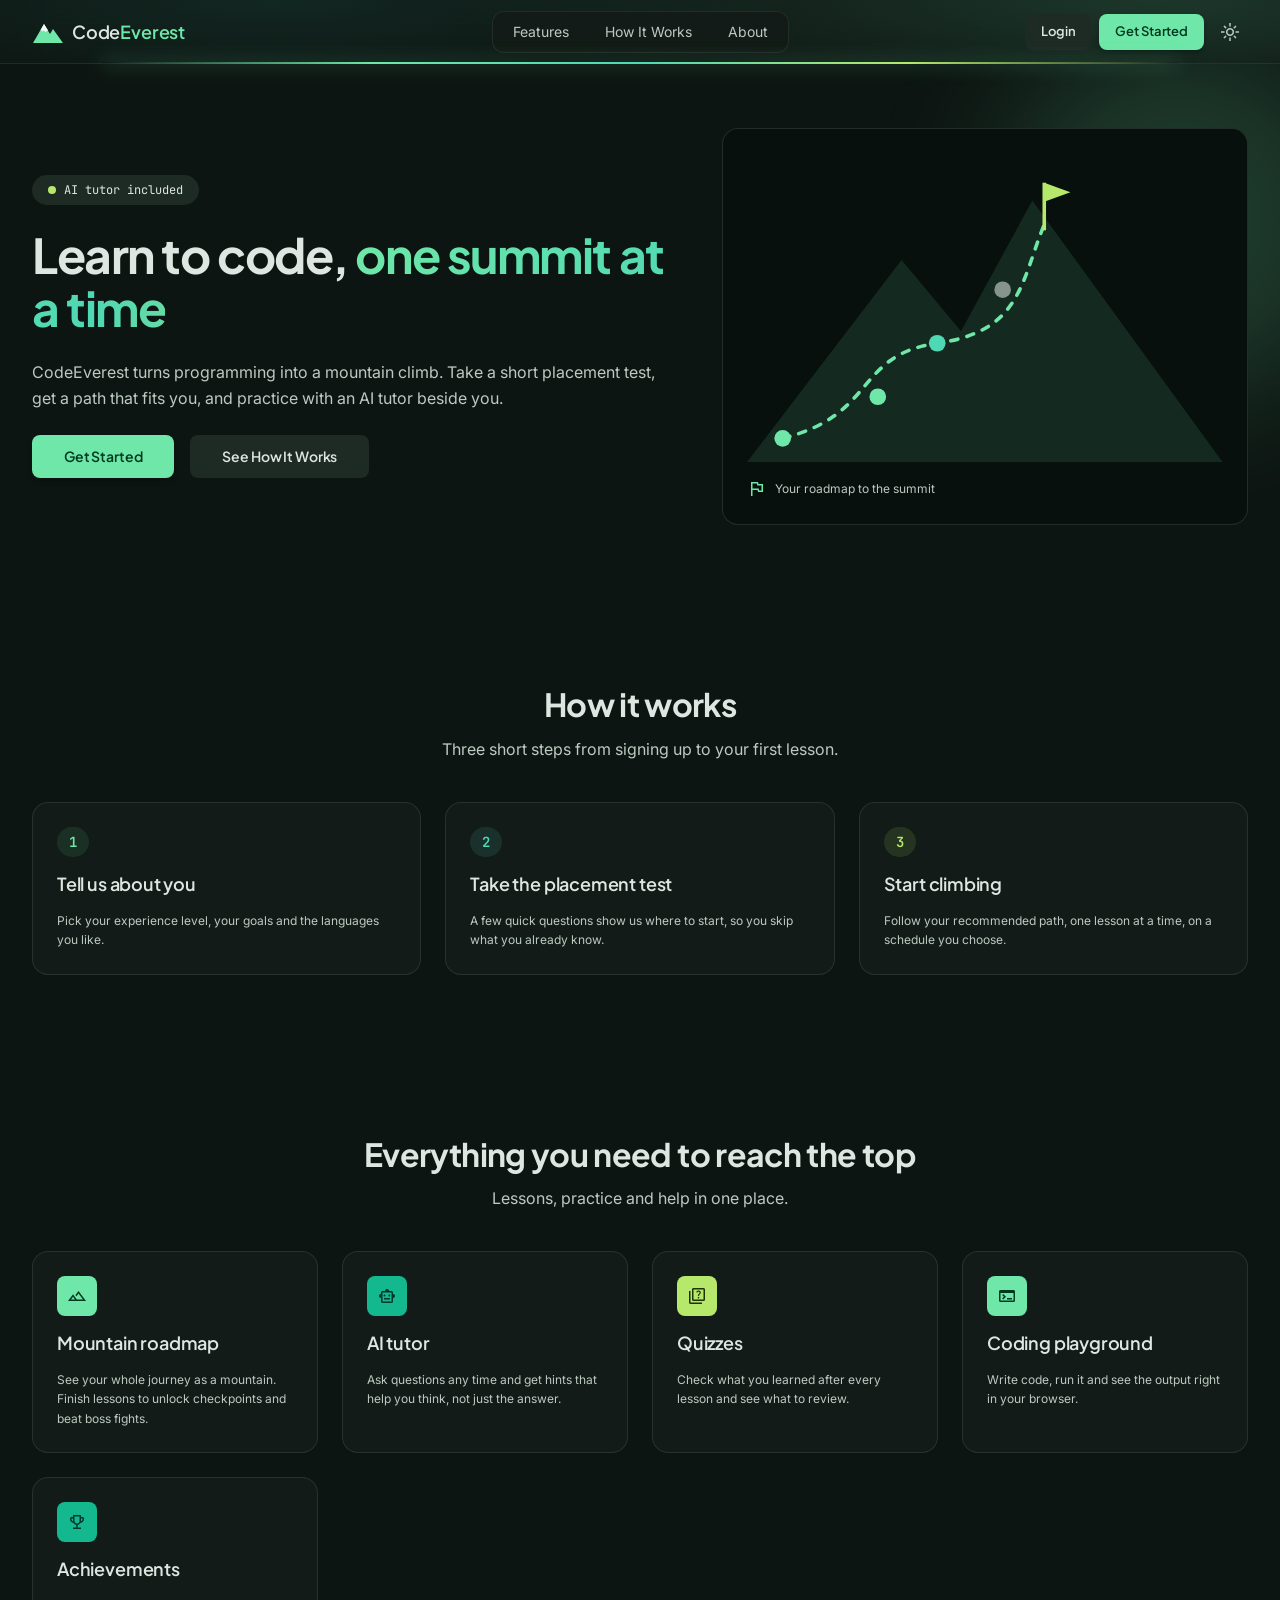
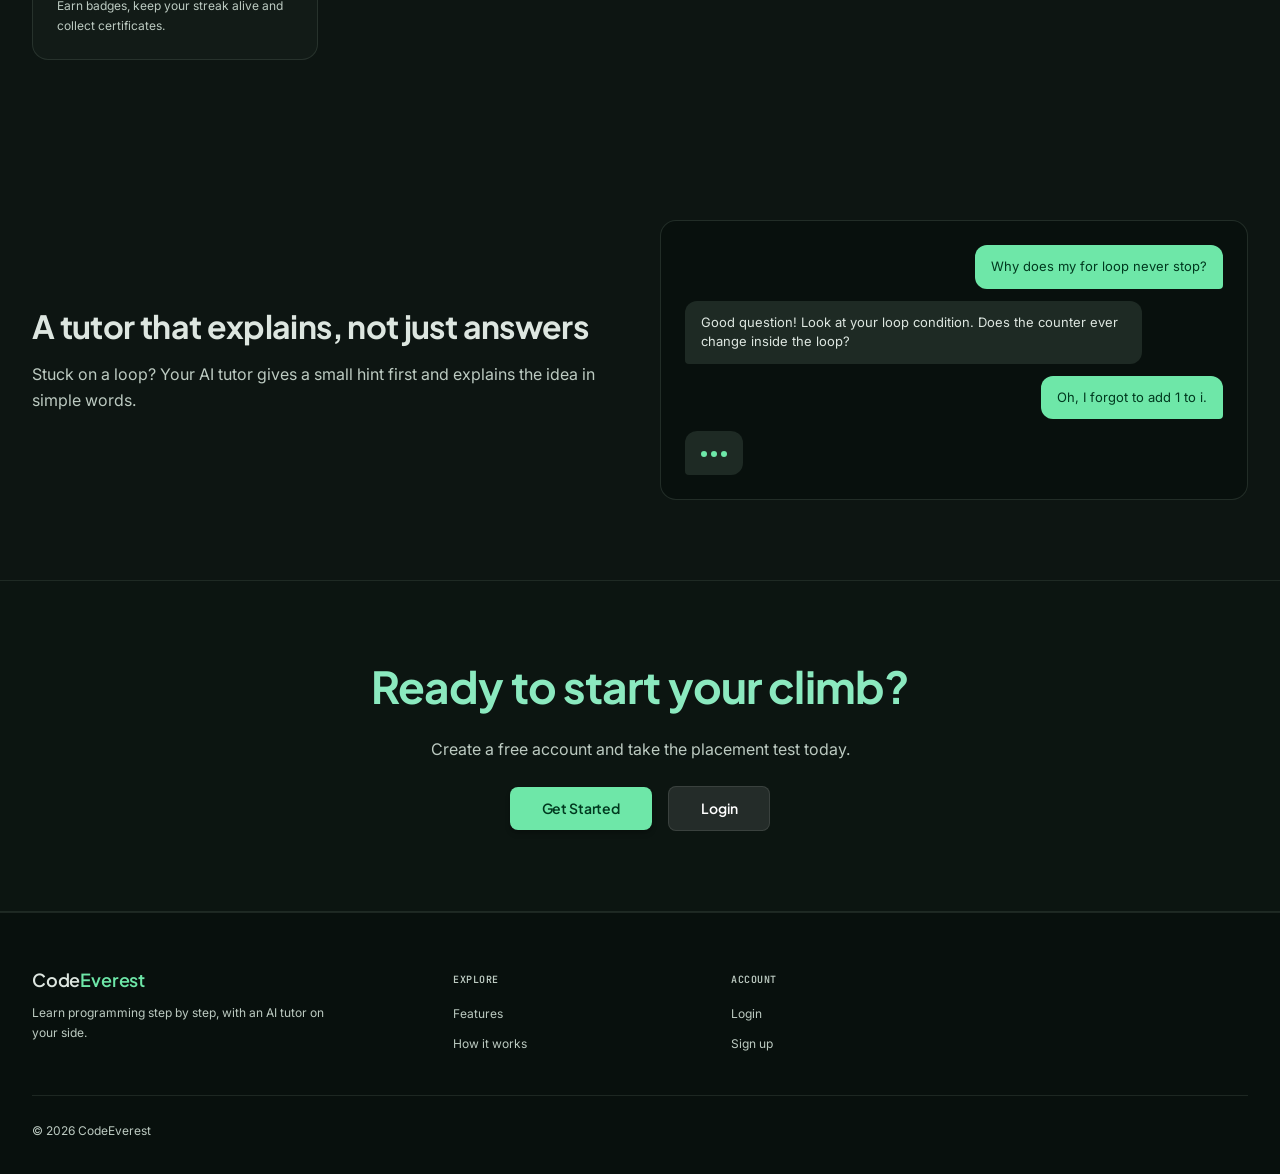
==== commit c4a67a4a: "Update homepage" ====
--- a/index.html
+++ b/index.html
@@ -1,10 +1,11 @@
 <!DOCTYPE html>
-<html lang="en">
+<html class="dark" lang="en">
 <head>
   <meta charset="utf-8">
   <meta name="viewport" content="width=device-width, initial-scale=1">
   <meta name="color-scheme" content="dark">
   <title>CodeEverest · Learn to code, one summit at a time</title>
+  <script>try { if (localStorage.getItem('sx-theme') === 'light') document.documentElement.classList.remove('dark'); } catch (e) {}</script>
 
   <!-- Shared CSS first, then my own page CSS (order matters) -->
   <link rel="stylesheet" href="css/variables.css">
@@ -32,6 +33,9 @@
     <div class="header-actions">
       <a href="pages/login.html" class="btn btn-secondary btn-sm desktop-only">Login</a>
       <a href="pages/signup.html" class="btn btn-primary btn-sm shine">Get Started</a>
+      <button class="ic" id="theme" type="button" title="Toggle theme" aria-label="Toggle theme">
+        <span class="material-symbols-outlined icon">light_mode</span>
+      </button>
       <button class="ic menu-btn" id="menuBtn" aria-label="Open menu" aria-expanded="false" aria-controls="mobileMenu">
         <span class="material-symbols-outlined" id="menuIcon">menu</span>
       </button>
--- a/css/variables.css
+++ b/css/variables.css
@@ -2,7 +2,7 @@
 Notes: (mmkn nshelhom abl el discussion
    Load order: variables.css, then global.css, then components.css, then the page’s own CSS.
 
-   Dark mode only. No light theme, no toggle, no .dark class.
+   Dark mode is the default; :root:not(.dark) provides the light theme.
    Colors are space-separated RGB triplets so you can add opacity:
        color: rgb(var(--c-primary));
        background: rgb(var(--c-primary) / 0.15);
@@ -135,4 +135,29 @@
      sm 640px · md 768px · lg 1024px · xl 1280px */
 
   color-scheme: dark;
+}
+
+:root:not(.dark) {
+  --c-background: 244 250 246;
+  --c-surface-container-lowest: 255 255 255;
+  --c-surface-container-low: 235 245 239;
+  --c-surface-container: 255 255 255;
+  --c-surface-container-high: 227 239 232;
+  --c-surface-container-highest: 211 227 217;
+  --c-on-surface: 18 28 23;
+  --c-on-surface-variant: 61 74 66;
+  --c-outline: 100 114 105;
+  --c-outline-variant: 160 178 167;
+  --c-primary: 4 120 87;
+  --c-on-primary: 255 255 255;
+  --c-primary-fixed-dim: 4 120 87;
+  --c-secondary: 15 118 110;
+  --c-on-secondary: 255 255 255;
+  --c-secondary-container: 15 118 110;
+  --c-tertiary: 77 124 15;
+  --c-on-tertiary: 255 255 255;
+  --c-error: 186 26 26;
+  --c-cta-bg: 12 21 17;
+  --c-cta-accent: 139 233 191;
+  color-scheme: light;
 }
--- a/css/global.css
+++ b/css/global.css
@@ -60,6 +60,7 @@
   overscroll-behavior: none;
   -webkit-font-smoothing: antialiased;
   -moz-osx-font-smoothing: grayscale;
+  transition: background-color var(--t-theme), color var(--t-theme);
 }
 
 /* overflow-x: clip (not hidden) hides blob overflow without breaking position: sticky.
--- a/css/components.css
+++ b/css/components.css
@@ -22,11 +22,36 @@
   width: 100%;
   height: var(--header-height);
   z-index: var(--z-header);
-  background: rgb(var(--c-background) / 0.85);
+  background:
+    radial-gradient(ellipse 42% 140% at 50% 0%, rgb(var(--c-primary) / 0.16), transparent 72%),
+    radial-gradient(ellipse 30% 120% at 12% 0%, rgb(var(--c-secondary) / 0.1), transparent 75%),
+    rgb(var(--c-background) / 0.85);
   -webkit-backdrop-filter: blur(24px);
   backdrop-filter: blur(24px);
   border-bottom: 1px solid rgb(var(--c-outline-variant) / 0.4);
   transition: height var(--t-theme), box-shadow var(--t-theme), background-color var(--t-theme);
+  background-size: 180% 180%, 180% 180%, auto;
+  animation: navbarAurora 10s ease-in-out infinite alternate;
+}
+.site-header::after {
+  content: "";
+  position: absolute;
+  right: 8%;
+  bottom: -1px;
+  left: 8%;
+  height: 2px;
+  background: linear-gradient(90deg, transparent, rgb(var(--c-primary)), rgb(var(--c-secondary)), rgb(var(--c-tertiary)), transparent);
+  box-shadow: 0 0 18px rgb(var(--c-primary) / 0.75);
+  pointer-events: none;
+  animation: navbarSeam 5s ease-in-out infinite alternate;
+}
+@keyframes navbarAurora {
+  from { background-position: 20% 0, 80% 0, 0 0; }
+  to { background-position: 80% 0, 20% 0, 0 0; }
+}
+@keyframes navbarSeam {
+  from { opacity: .55; transform: scaleX(.88); }
+  to { opacity: 1; transform: scaleX(1); }
 }
 .site-header.scrolled {
   height: var(--header-height-scrolled);
